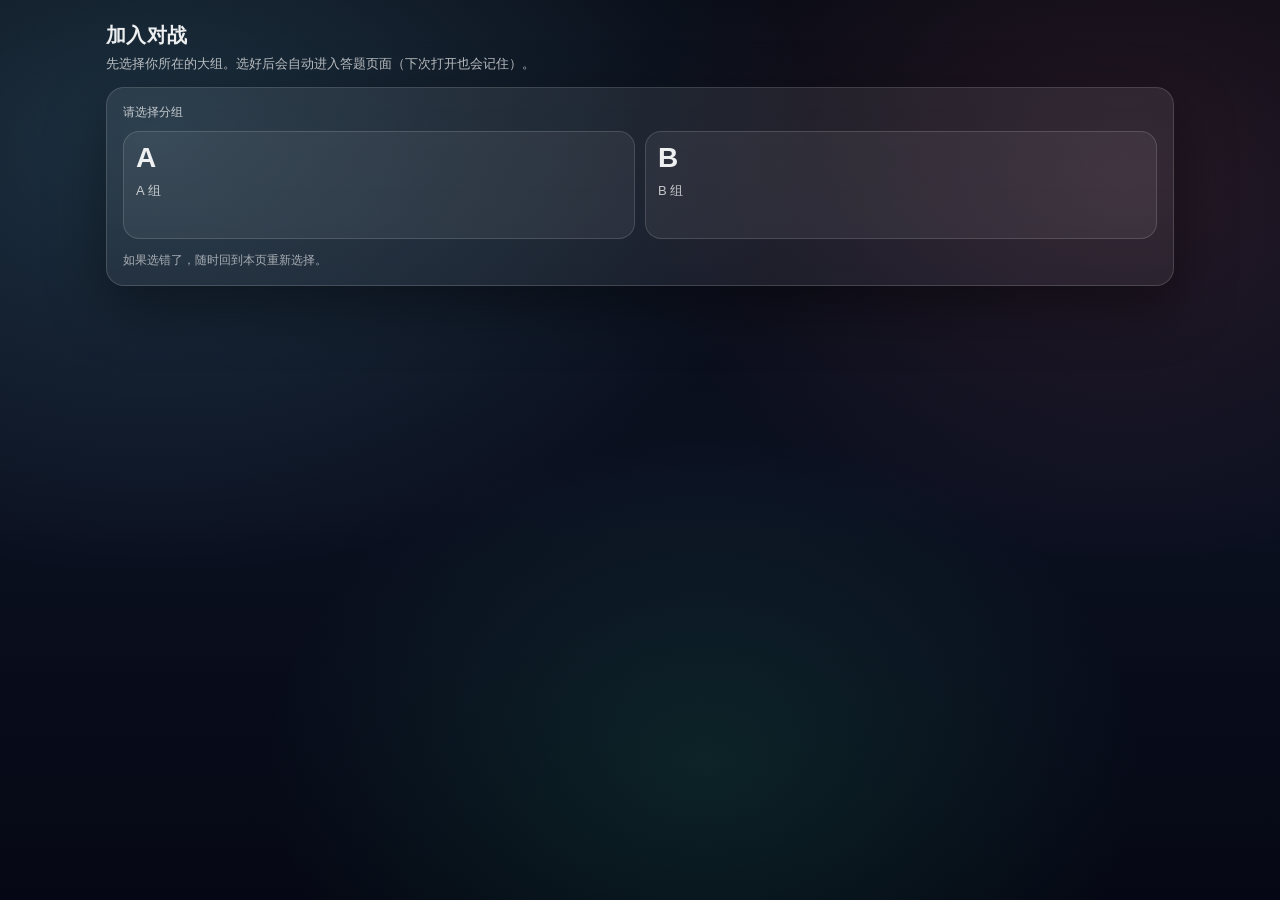
==== templates/join.html @ 0f5aff46 "Add student team selection page Made-with: Cursor" ====
<!doctype html>
<html lang="zh-CN">
  <head>
    <meta charset="utf-8" />
    <meta name="viewport" content="width=device-width, initial-scale=1" />
    <title>选择分组｜苏轼课堂对战</title>
    <link rel="stylesheet" href="/static/kahoot.css?v=1" />
  </head>
  <body>
    <div class="wrap">
      <header class="top">
        <div>
          <h1>加入对战</h1>
          <div class="sub">先选择你所在的大组。选好后会自动进入答题页面（下次打开也会记住）。</div>
        </div>
      </header>

      <section class="grid" style="grid-template-columns:1fr;">
        <div class="card">
          <div class="label">请选择分组</div>
          <div class="btnGrid" style="grid-template-columns:1fr 1fr;">
            <button id="btnA" class="bigBtn" type="button">A<div class="bigBtnText">A 组</div></button>
            <button id="btnB" class="bigBtn" type="button">B<div class="bigBtnText">B 组</div></button>
          </div>
          <div class="hint">如果选错了，随时回到本页重新选择。</div>
        </div>
      </section>
    </div>

    <script>
      const key = "kahoot_team_v1";
      const saved = localStorage.getItem(key);
      if (saved === "A" || saved === "B") {
        location.replace(`/s/${saved}`);
      }

      document.getElementById("btnA").addEventListener("click", () => {
        localStorage.setItem(key, "A");
        location.href = "/s/A";
      });
      document.getElementById("btnB").addEventListener("click", () => {
        localStorage.setItem(key, "B");
        location.href = "/s/B";
      });
    </script>
  </body>
</html>
---- static/kahoot.css ----
:root{
  --bg:#0b1020;
  --panel:rgba(255,255,255,.08);
  --line:rgba(255,255,255,.14);
  --text:rgba(255,255,255,.92);
  --muted:rgba(255,255,255,.72);
  --accent:#7cdbff;
  --good:#36d399;
  --bad:#fb7185;
  --shadow:0 20px 60px rgba(0,0,0,.42);
  --r:18px;
}
*{box-sizing:border-box}
html,body{height:100%;margin:0;color:var(--text);font-family:ui-sans-serif,system-ui,-apple-system,"PingFang SC","Hiragino Sans GB","Microsoft YaHei",Arial,sans-serif}
body{
  background:
    radial-gradient(1200px 800px at 12% 15%, rgba(124, 219, 255, 0.18), transparent 55%),
    radial-gradient(900px 700px at 88% 20%, rgba(251, 113, 133, 0.12), transparent 55%),
    radial-gradient(800px 600px at 55% 85%, rgba(54, 211, 153, 0.12), transparent 55%),
    linear-gradient(180deg, #070a14 0%, var(--bg) 55%, #050814 100%);
}
.wrap{max-width:1100px;margin:0 auto;padding:22px 16px 46px}
.top{display:flex;gap:14px;align-items:flex-start;justify-content:space-between;flex-wrap:wrap;margin-bottom:14px}
h1{margin:0;font-size:20px;letter-spacing:.3px}
.sub{margin-top:6px;color:var(--muted);font-size:13px;line-height:1.35;max-width:760px}
.actions{display:flex;gap:10px;align-items:center;flex-wrap:wrap}
.pill{
  display:inline-flex;gap:10px;align-items:center;
  padding:10px 12px;border-radius:999px;border:1px solid var(--line);
  background:rgba(255,255,255,.06);color:var(--muted);font-size:13px;user-select:none
}
.pill strong{color:var(--text)}
.select{
  border:1px solid var(--line);background:rgba(255,255,255,.05);color:var(--text);
  border-radius:10px;padding:8px 10px;outline:none
}
.btn{
  appearance:none;border:1px solid var(--line);border-radius:12px;padding:10px 12px;
  background:rgba(255,255,255,.07);color:var(--text);cursor:pointer;
  transition:transform 140ms ease,background 140ms ease,border-color 140ms ease;
  font-size:14px
}
.btn:hover{transform:translateY(-1px);background:rgba(255,255,255,.09);border-color:rgba(124,219,255,.35)}
.btn.primary{border-color:rgba(124,219,255,.35);background:rgba(124,219,255,.12)}
.grid{display:grid;grid-template-columns:1.2fr .8fr;gap:14px}
@media (max-width:900px){.grid{grid-template-columns:1fr}}
.card{
  background:linear-gradient(180deg,var(--panel) 0%, rgba(255,255,255,.06) 100%);
  border:1px solid var(--line);border-radius:var(--r);box-shadow:var(--shadow);
  padding:16px
}
.label{color:var(--muted);font-size:12px;margin-bottom:10px}
.q{font-size:18px;line-height:1.5;margin:0 0 10px}
.meta{display:flex;gap:18px;flex-wrap:wrap;color:var(--muted);font-size:13px;margin-bottom:10px}
.options{display:grid;gap:8px}
.opt{
  border:1px solid var(--line);border-radius:14px;background:rgba(255,255,255,.05);
  padding:10px 12px;font-size:14px;line-height:1.45
}
.hint{margin-top:12px;color:rgba(255,255,255,.6);font-size:12px;line-height:1.5}
.scoreRow{display:grid;grid-template-columns:1fr 1fr;gap:10px}
.teamBox{border:1px solid var(--line);border-radius:14px;background:rgba(255,255,255,.05);padding:12px}
.teamTitle{color:var(--muted);font-size:12px;margin-bottom:4px}
.score{font-size:28px;font-weight:700}
.small{color:var(--muted);font-size:12px}
.btnGrid{display:grid;grid-template-columns:1fr 1fr;gap:10px}
.bigBtn{
  border:1px solid var(--line);border-radius:16px;background:rgba(255,255,255,.06);
  color:var(--text);cursor:pointer;min-height:108px;
  display:flex;flex-direction:column;align-items:flex-start;justify-content:flex-start;
  padding:12px 12px;transition:transform 140ms ease,background 140ms ease,border-color 140ms ease;
  font-size:28px;font-weight:800;line-height:1
}
.bigBtn:hover{transform:translateY(-1px);border-color:rgba(124,219,255,.35)}
.bigBtn:disabled{opacity:.6;cursor:not-allowed}
.bigBtnText{margin-top:10px;font-size:13px;font-weight:500;color:var(--muted);line-height:1.35}
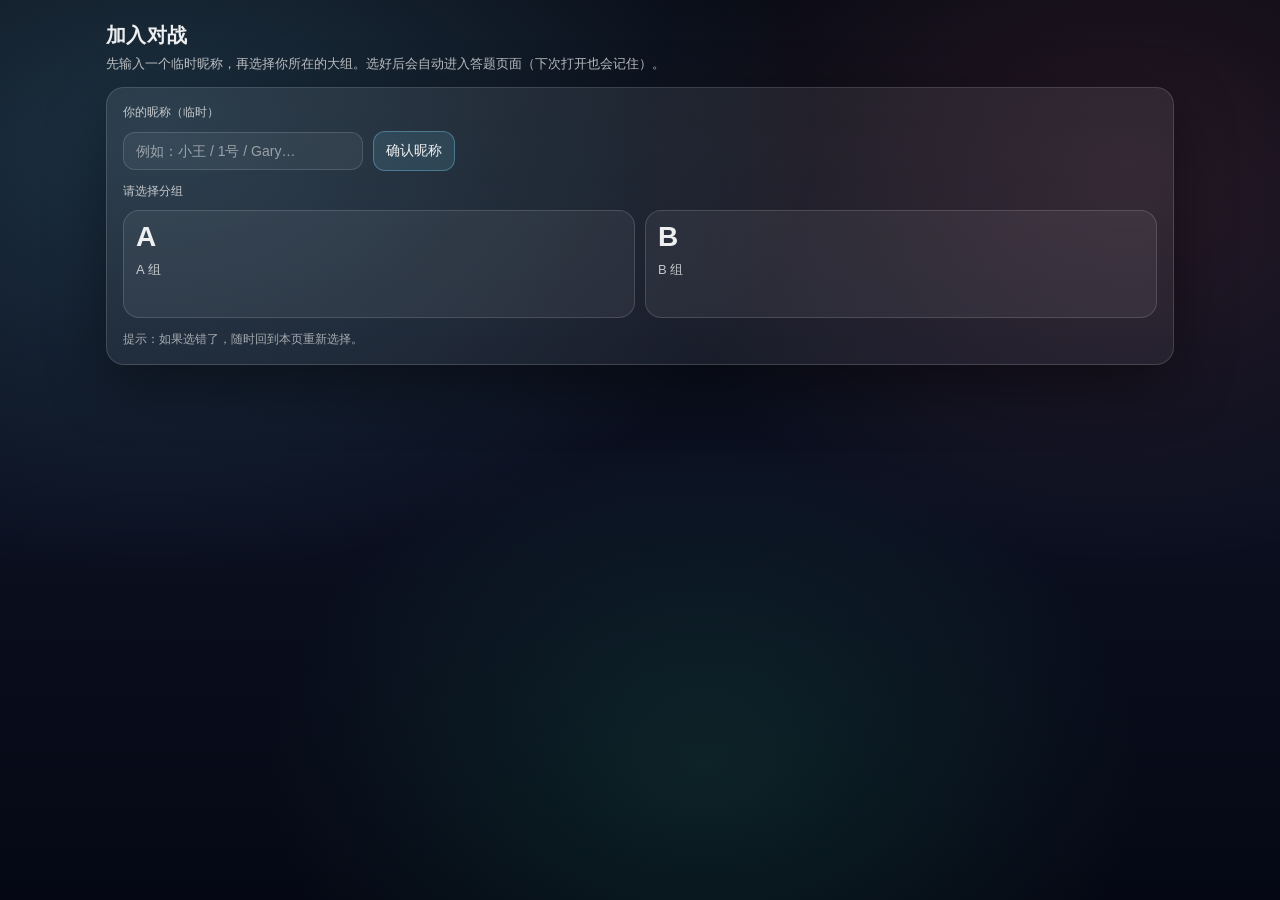
==== commit 3ec14947: "Add nicknames and roster display Made-with: Cursor" ====
--- a/templates/join.html
+++ b/templates/join.html
@@ -11,36 +11,80 @@
       <header class="top">
         <div>
           <h1>加入对战</h1>
-          <div class="sub">先选择你所在的大组。选好后会自动进入答题页面（下次打开也会记住）。</div>
+          <div class="sub">先输入一个临时昵称，再选择你所在的大组。选好后会自动进入答题页面（下次打开也会记住）。</div>
         </div>
       </header>
 
       <section class="grid" style="grid-template-columns:1fr;">
         <div class="card">
+          <div class="label">你的昵称（临时）</div>
+          <div style="display:flex; gap:10px; flex-wrap:wrap; align-items:center; margin-bottom:12px;">
+            <input id="nickname" class="input" maxlength="20" placeholder="例如：小王 / 1号 / Gary…" />
+            <button id="btnSave" class="btn primary" type="button">确认昵称</button>
+          </div>
           <div class="label">请选择分组</div>
           <div class="btnGrid" style="grid-template-columns:1fr 1fr;">
             <button id="btnA" class="bigBtn" type="button">A<div class="bigBtnText">A 组</div></button>
             <button id="btnB" class="bigBtn" type="button">B<div class="bigBtnText">B 组</div></button>
           </div>
-          <div class="hint">如果选错了，随时回到本页重新选择。</div>
+          <div id="hint" class="hint">提示：如果选错了，随时回到本页重新选择。</div>
         </div>
       </section>
     </div>
 
     <script>
-      const key = "kahoot_team_v1";
-      const saved = localStorage.getItem(key);
-      if (saved === "A" || saved === "B") {
-        location.replace(`/s/${saved}`);
+      const teamKey = "kahoot_team_v1";
+      const nickKey = "kahoot_nickname_v1";
+      const tokenKey = "kahoot_token_v1";
+
+      let token = localStorage.getItem(tokenKey);
+      if (!token) {
+        token = Math.random().toString(36).slice(2) + Date.now().toString(36);
+        localStorage.setItem(tokenKey, token);
+      }
+
+      const nickInput = document.getElementById("nickname");
+      const hint = document.getElementById("hint");
+      const savedNick = localStorage.getItem(nickKey) || "";
+      if (savedNick) nickInput.value = savedNick;
+
+      async function join(team) {
+        const nickname = (nickInput.value || "").trim();
+        if (!nickname) {
+          hint.textContent = "请先输入昵称。";
+          return;
+        }
+        localStorage.setItem(nickKey, nickname);
+        localStorage.setItem(teamKey, team);
+        await fetch("/api/join", {
+          method: "POST",
+          headers: { "Content-Type": "application/json" },
+          body: JSON.stringify({ team, token, nickname }),
+        });
+        location.href = `/s/${team}`;
+      }
+
+      document.getElementById("btnSave").addEventListener("click", () => {
+        const nickname = (nickInput.value || "").trim();
+        if (!nickname) {
+          hint.textContent = "请先输入昵称。";
+          return;
+        }
+        localStorage.setItem(nickKey, nickname);
+        hint.textContent = `昵称已保存：${nickname}（接下来选择 A/B 组）`;
+      });
+
+      const savedTeam = localStorage.getItem(teamKey);
+      if ((savedTeam === "A" || savedTeam === "B") && savedNick) {
+        // auto re-join silently, then go to team page
+        join(savedTeam);
       }
 
       document.getElementById("btnA").addEventListener("click", () => {
-        localStorage.setItem(key, "A");
-        location.href = "/s/A";
+        join("A");
       });
       document.getElementById("btnB").addEventListener("click", () => {
-        localStorage.setItem(key, "B");
-        location.href = "/s/B";
+        join("B");
       });
     </script>
   </body>
--- a/static/kahoot.css
+++ b/static/kahoot.css
@@ -34,6 +34,17 @@
   border:1px solid var(--line);background:rgba(255,255,255,.05);color:var(--text);
   border-radius:10px;padding:8px 10px;outline:none
 }
+.input{
+  border:1px solid var(--line);
+  background:rgba(255,255,255,.05);
+  color:var(--text);
+  border-radius:12px;
+  padding:10px 12px;
+  outline:none;
+  min-width: 240px;
+  font-size:14px;
+}
+.input::placeholder{color:rgba(255,255,255,.5)}
 .btn{
   appearance:none;border:1px solid var(--line);border-radius:12px;padding:10px 12px;
   background:rgba(255,255,255,.07);color:var(--text);cursor:pointer;
@@ -63,6 +74,15 @@
 .teamTitle{color:var(--muted);font-size:12px;margin-bottom:4px}
 .score{font-size:28px;font-weight:700}
 .small{color:var(--muted);font-size:12px}
+.tagList{display:flex;flex-wrap:wrap;gap:8px;margin-top:10px}
+.tag{
+  border:1px solid var(--line);
+  background:rgba(255,255,255,.05);
+  border-radius:999px;
+  padding:6px 10px;
+  font-size:12px;
+  color:var(--muted);
+}
 .btnGrid{display:grid;grid-template-columns:1fr 1fr;gap:10px}
 .bigBtn{
   border:1px solid var(--line);border-radius:16px;background:rgba(255,255,255,.06);
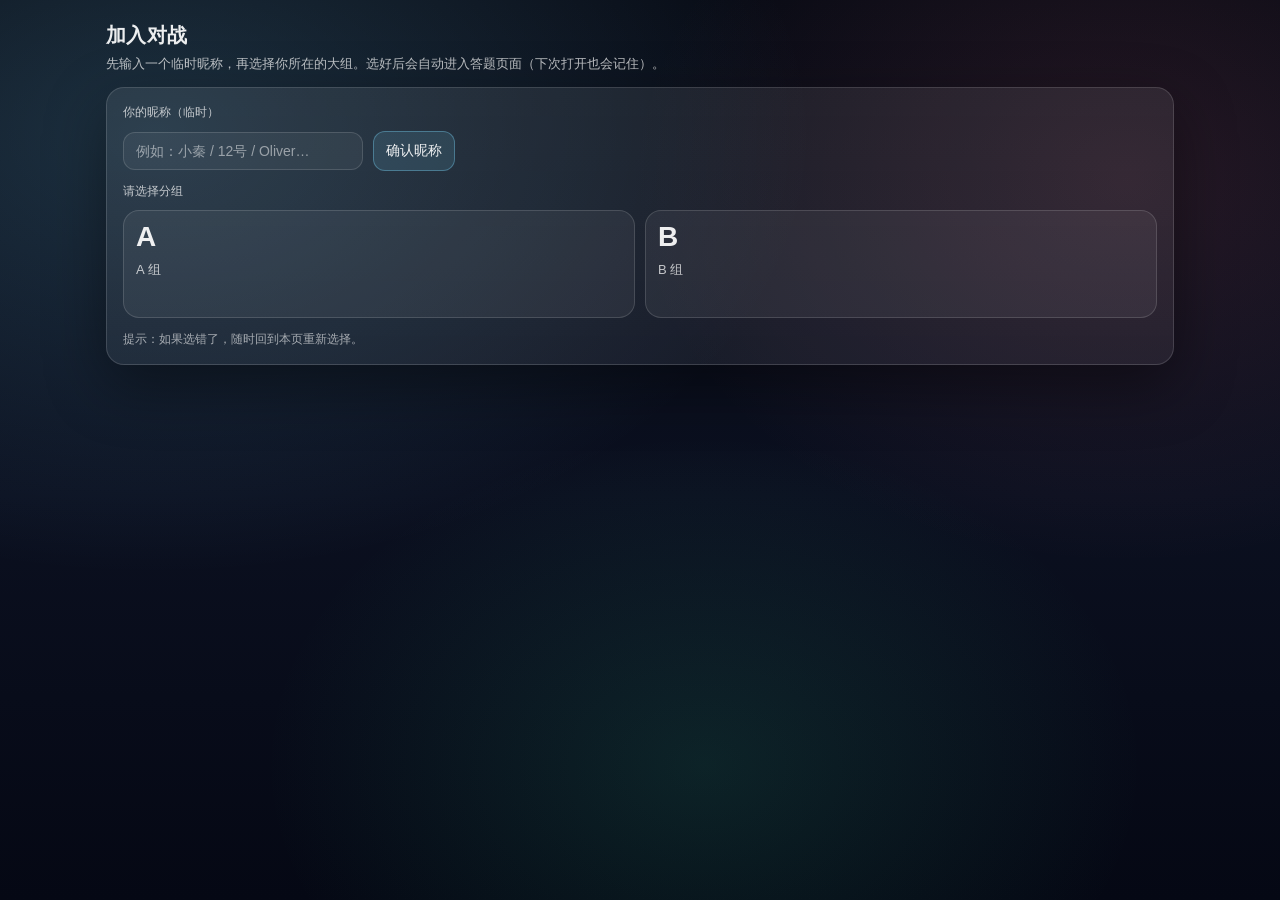
==== commit d3ca034f: "Disable auto rejoin after roster reset Made-with: Cursor" ====
--- a/templates/join.html
+++ b/templates/join.html
@@ -19,7 +19,7 @@
         <div class="card">
           <div class="label">你的昵称（临时）</div>
           <div style="display:flex; gap:10px; flex-wrap:wrap; align-items:center; margin-bottom:12px;">
-            <input id="nickname" class="input" maxlength="20" placeholder="例如：小王 / 1号 / Gary…" />
+            <input id="nickname" class="input" maxlength="20" placeholder="例如：小秦 / 12号 / Oliver…" />
             <button id="btnSave" class="btn primary" type="button">确认昵称</button>
           </div>
           <div class="label">请选择分组</div>
@@ -73,12 +73,7 @@
         localStorage.setItem(nickKey, nickname);
         hint.textContent = `昵称已保存：${nickname}（接下来选择 A/B 组）`;
       });
-
-      const savedTeam = localStorage.getItem(teamKey);
-      if ((savedTeam === "A" || savedTeam === "B") && savedNick) {
-        // auto re-join silently, then go to team page
-        join(savedTeam);
-      }
+      // 不自动“重加入”。老师点清零后，若名单要清空，需要同学再手动点一次 A/B 并确认昵称。
 
       document.getElementById("btnA").addEventListener("click", () => {
         join("A");
--- a/static/kahoot.css
+++ b/static/kahoot.css
@@ -63,6 +63,32 @@
 .label{color:var(--muted);font-size:12px;margin-bottom:10px}
 .q{font-size:18px;line-height:1.5;margin:0 0 10px}
 .meta{display:flex;gap:18px;flex-wrap:wrap;color:var(--muted);font-size:13px;margin-bottom:10px}
+.timerBig{
+  display:flex; align-items:center; justify-content:space-between; gap:12px;
+  border:1px solid var(--line);
+  background:rgba(255,255,255,.06);
+  border-radius:16px;
+  padding:12px 14px;
+  margin:12px 0 12px;
+}
+.timerNum{font-size:34px;font-weight:900;letter-spacing:.5px}
+.timerLabel{color:var(--muted);font-size:12px}
+.bar{height:10px;border-radius:999px;background:rgba(255,255,255,.08);overflow:hidden;border:1px solid rgba(255,255,255,.10)}
+.bar > div{height:100%;width:0%;background:linear-gradient(90deg, rgba(124,219,255,.8), rgba(54,211,153,.75));transition:width 180ms linear}
+.timerBig.danger .timerNum{color:var(--warn,#fbbf24)}
+.timerBig.ending .timerNum{color:var(--bad)}
+.revealBox{
+  margin-top:12px;
+  border:1px solid var(--line);
+  border-radius:16px;
+  background:rgba(255,255,255,.05);
+  padding:12px 12px;
+}
+.revealTitle{font-size:14px;color:var(--muted);margin-bottom:8px}
+.revealCorrect{font-size:15px;line-height:1.45}
+.cols2{display:grid;grid-template-columns:1fr 1fr;gap:10px;margin-top:10px}
+.nameLine{display:flex;align-items:center;justify-content:space-between;gap:10px;border:1px solid rgba(255,255,255,.10);background:rgba(0,0,0,.18);border-radius:12px;padding:8px 10px;color:var(--muted);font-size:12px}
+.nameLine strong{color:var(--text);font-weight:700}
 .options{display:grid;gap:8px}
 .opt{
   border:1px solid var(--line);border-radius:14px;background:rgba(255,255,255,.05);
@@ -91,6 +117,8 @@
   padding:12px 12px;transition:transform 140ms ease,background 140ms ease,border-color 140ms ease;
   font-size:28px;font-weight:800;line-height:1
 }
+.bigBtn.good{border-color:rgba(54,211,153,.65);background:rgba(54,211,153,.18)}
+.bigBtn.bad{border-color:rgba(251,113,133,.65);background:rgba(251,113,133,.16)}
 .bigBtn:hover{transform:translateY(-1px);border-color:rgba(124,219,255,.35)}
 .bigBtn:disabled{opacity:.6;cursor:not-allowed}
 .bigBtnText{margin-top:10px;font-size:13px;font-weight:500;color:var(--muted);line-height:1.35}
